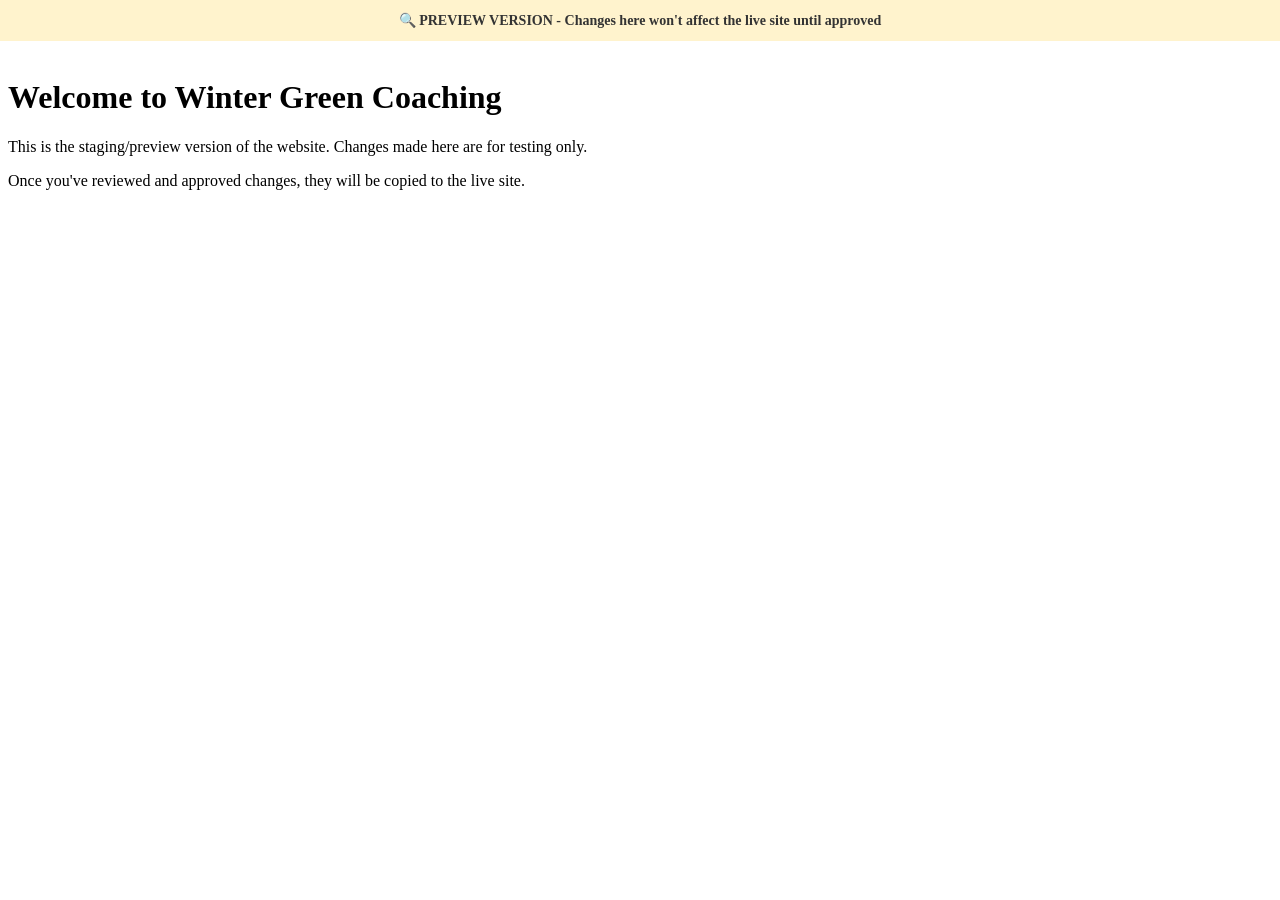
==== staging/index.html @ ebd86e0f "Create staging version of index.html for preview testing" ====
<!-- Staging version of index.html - For preview testing only -->
<!-- Copy changes here first, preview them, then copy to main index.html when ready -->

<!DOCTYPE html>
<html lang="en">
<head>
    <meta charset="UTF-8">
    <meta name="viewport" content="width=device-width, initial-scale=1.0">
    <title>Winter Green Coaching - Preview</title>
    <link rel="stylesheet" href="css/styles.css">
    <style>
        body::before {
            content: "🔍 PREVIEW VERSION - Changes here won't affect the live site until approved";
            position: fixed;
            top: 0;
            left: 0;
            right: 0;
            background: #fff3cd;
            color: #333;
            padding: 12px;
            text-align: center;
            font-weight: bold;
            z-index: 9999;
            font-size: 14px;
        }
        body {
            padding-top: 50px;
        }
    </style>
</head>
<body>
    <div class="container">
        <h1>Welcome to Winter Green Coaching</h1>
        <p>This is the staging/preview version of the website. Changes made here are for testing only.</p>
        <p>Once you've reviewed and approved changes, they will be copied to the live site.</p>
    </div>
    <script src="js/script.js"></script>
</body>
</html>
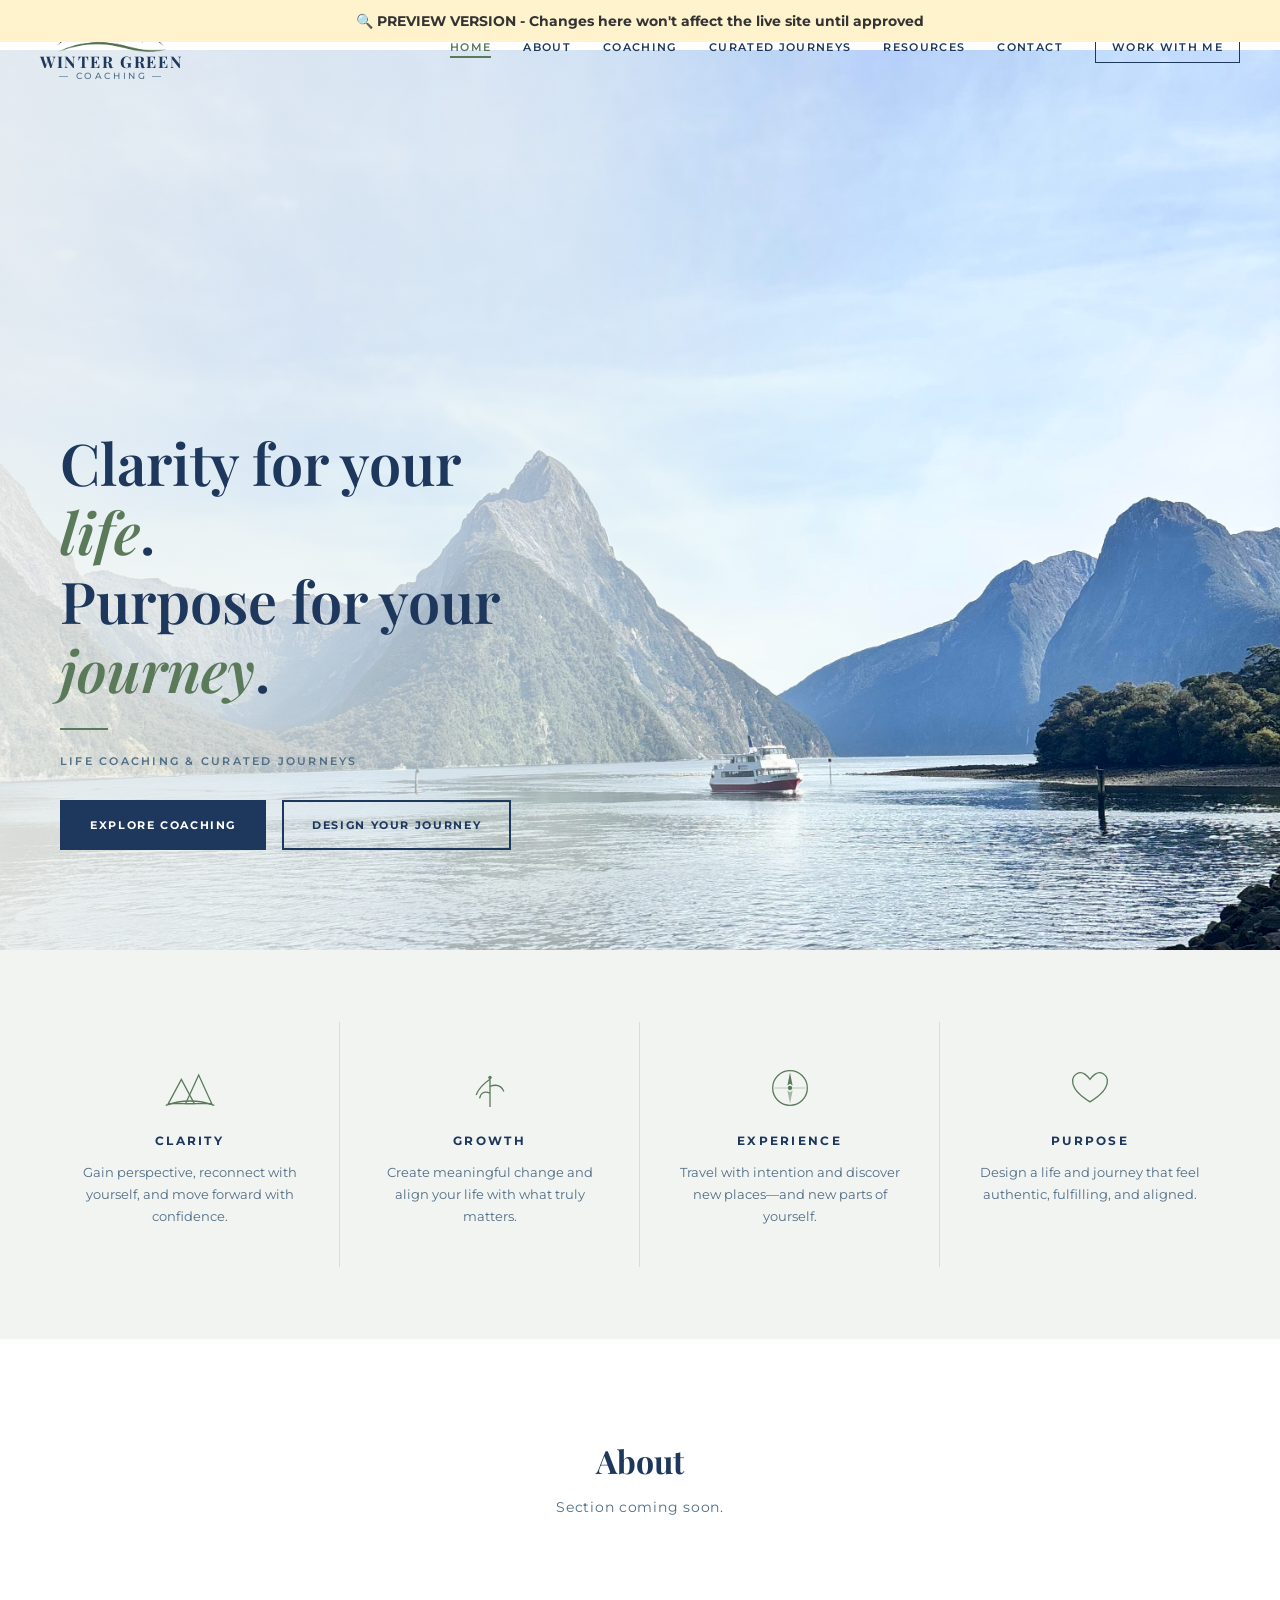
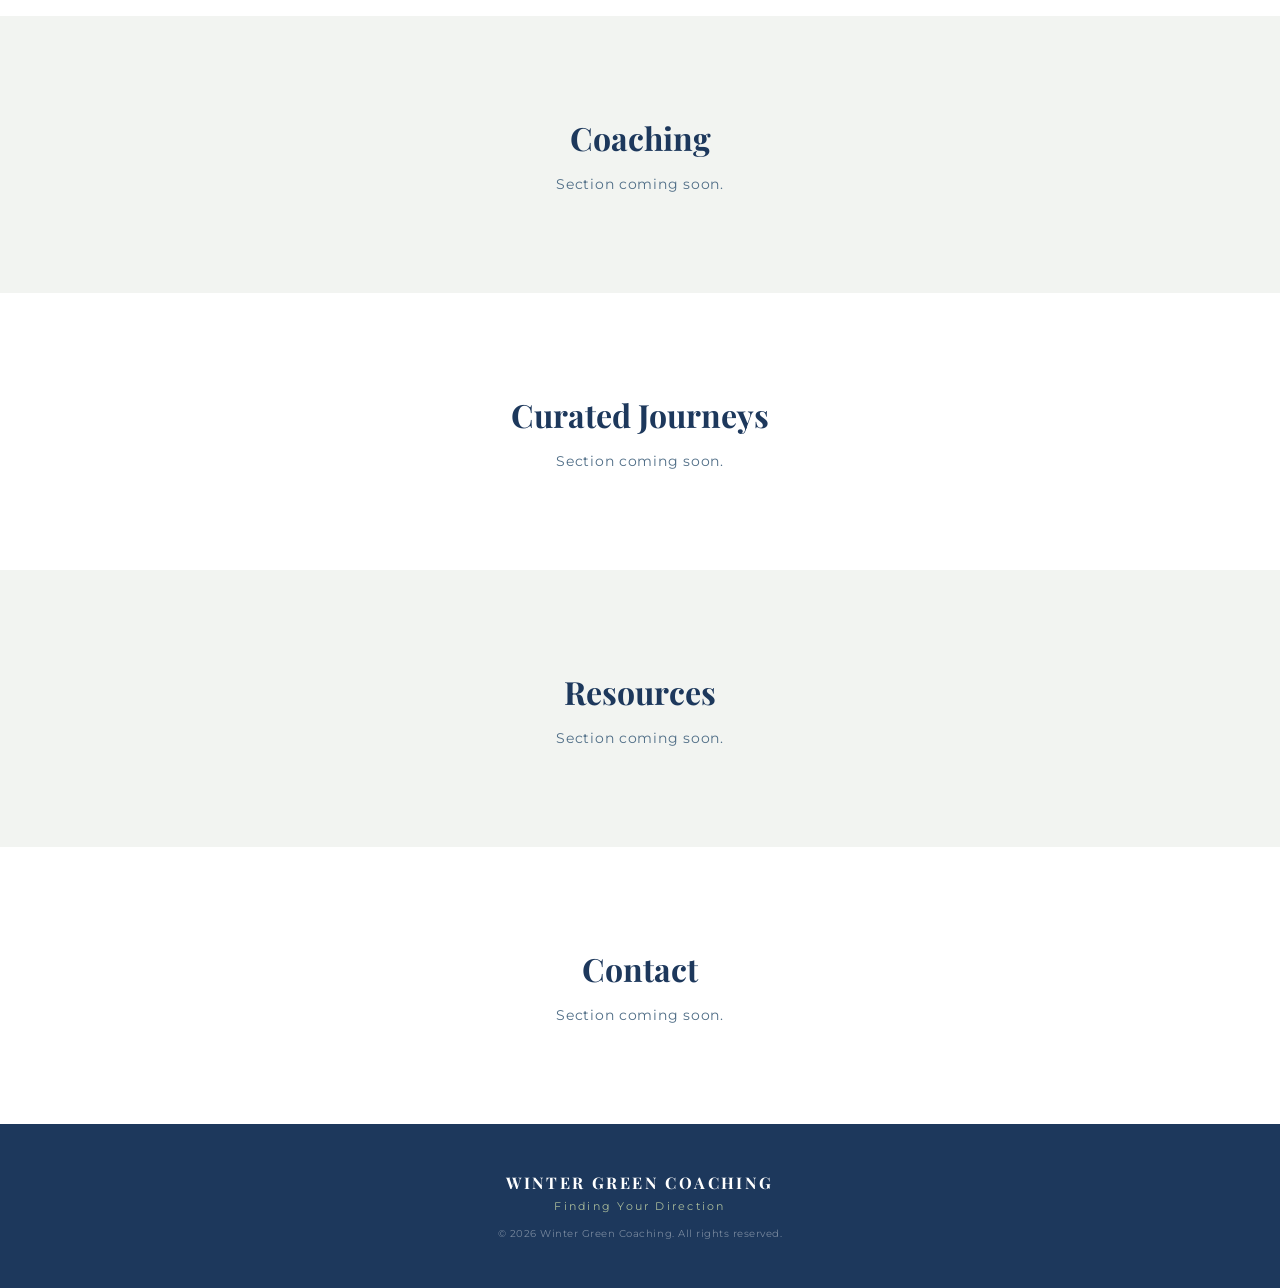
==== commit 9ed6d46f: "Update staging/index.html to mirror main site with relative paths and preview banner" ====
--- a/staging/index.html
+++ b/staging/index.html
@@ -1,13 +1,17 @@
-<!-- Staging version of index.html - For preview testing only -->
-<!-- Copy changes here first, preview them, then copy to main index.html when ready -->
-
 <!DOCTYPE html>
 <html lang="en">
 <head>
     <meta charset="UTF-8">
     <meta name="viewport" content="width=device-width, initial-scale=1.0">
-    <title>Winter Green Coaching - Preview</title>
-    <link rel="stylesheet" href="css/styles.css">
+    <title>Winter Green Coaching | Finding Your Direction</title>
+    <meta name="description" content="Life coaching and intentional travel design to help you gain clarity, create meaningful experiences, and move forward with purpose.">
+    <link rel="preconnect" href="https://fonts.googleapis.com">
+    <link rel="preconnect" href="https://fonts.gstatic.com" crossorigin>
+    <link href="https://fonts.googleapis.com/css2?family=Playfair+Display:ital,wght@0,400;0,600;0,700;1,400;1,600&family=Montserrat:wght@300;400;500;600;700&display=swap" rel="stylesheet">
+    <link rel="stylesheet" href="../css/styles.css">
+    <link rel="icon" type="image/x-icon" href="../images/favicon.ico">
+    <link rel="icon" type="image/png" sizes="32x32" href="../images/favicon-32.png">
+    <link rel="apple-touch-icon" sizes="180x180" href="../images/favicon-180.png">
     <style>
         body::before {
             content: "🔍 PREVIEW VERSION - Changes here won't affect the live site until approved";
@@ -29,11 +33,157 @@
     </style>
 </head>
 <body>
-    <div class="container">
-        <h1>Welcome to Winter Green Coaching</h1>
-        <p>This is the staging/preview version of the website. Changes made here are for testing only.</p>
-        <p>Once you've reviewed and approved changes, they will be copied to the live site.</p>
-    </div>
-    <script src="js/script.js"></script>
+
+    <!-- ===================== NAVIGATION ===================== -->
+    <nav class="navbar" id="navbar">
+        <a href="#home" class="nav-logo">
+            <img src="../images/logo-mark.png" alt="" class="logo-mark" aria-hidden="true">
+            <div class="logo-text">
+                <span class="logo-name">WINTER GREEN</span>
+                <span class="logo-coaching">— COACHING —</span>
+            </div>
+        </a>
+
+        <button class="nav-toggle" id="navToggle" aria-label="Toggle navigation" aria-expanded="false">
+            <span></span>
+            <span></span>
+            <span></span>
+        </button>
+
+        <ul class="nav-links" id="navLinks">
+            <li><a href="#home" class="nav-link active">HOME</a></li>
+            <li><a href="#about" class="nav-link">ABOUT</a></li>
+            <li><a href="#coaching" class="nav-link">COACHING</a></li>
+            <li><a href="#journeys" class="nav-link">CURATED JOURNEYS</a></li>
+            <li><a href="#resources" class="nav-link">RESOURCES</a></li>
+            <li><a href="#contact" class="nav-link">CONTACT</a></li>
+            <li><a href="#contact" class="nav-link btn-work-with-me">WORK WITH ME</a></li>
+        </ul>
+    </nav>
+
+    <!-- ===================== HERO ===================== -->
+    <section class="hero" id="home">
+        <div class="hero-overlay"></div>
+        <div class="hero-content">
+            <h1 class="hero-headline">
+                Clarity for your <em>life</em>.<br>
+                Purpose for your <em>journey</em>.
+            </h1>
+            <div class="hero-rule"></div>
+            <p class="hero-sub">LIFE COACHING &amp; CURATED JOURNEYS</p>
+            <div class="hero-ctas">
+                <a href="#coaching" class="btn btn-primary">EXPLORE COACHING</a>
+                <a href="#journeys" class="btn btn-outline">DESIGN YOUR JOURNEY</a>
+            </div>
+        </div>
+    </section>
+
+    <!-- ===================== VALUES ===================== -->
+    <section class="values" id="values">
+        <div class="values-grid">
+
+            <div class="value-card">
+                <div class="value-icon">
+                    <svg viewBox="0 0 60 60" xmlns="http://www.w3.org/2000/svg">
+                        <path d="M5 48 L20 20 L35 48 Z" fill="none" stroke="#5A7A5A" stroke-width="1.5"/>
+                        <path d="M25 48 L40 15 L55 48 Z" fill="none" stroke="#5A7A5A" stroke-width="1.5"/>
+                        <path d="M2 50 Q30 40 58 50" fill="none" stroke="#5A7A5A" stroke-width="1.5"/>
+                    </svg>
+                </div>
+                <h3 class="value-title">CLARITY</h3>
+                <p class="value-desc">Gain perspective, reconnect with yourself, and move forward with confidence.</p>
+            </div>
+
+            <div class="value-card">
+                <div class="value-icon">
+                    <svg viewBox="0 0 60 60" xmlns="http://www.w3.org/2000/svg">
+                        <path d="M30 52 Q30 30 30 20" fill="none" stroke="#5A7A5A" stroke-width="1.5"/>
+                        <path d="M30 20 Q18 28 14 38" fill="none" stroke="#5A7A5A" stroke-width="1.5"/>
+                        <path d="M30 28 Q42 24 46 34" fill="none" stroke="#5A7A5A" stroke-width="1.5"/>
+                        <path d="M30 36 Q20 32 18 42" fill="none" stroke="#5A7A5A" stroke-width="1.5"/>
+                        <circle cx="30" cy="18" r="2" fill="#5A7A5A"/>
+                    </svg>
+                </div>
+                <h3 class="value-title">GROWTH</h3>
+                <p class="value-desc">Create meaningful change and align your life with what truly matters.</p>
+            </div>
+
+            <div class="value-card">
+                <div class="value-icon">
+                    <svg viewBox="0 0 60 60" xmlns="http://www.w3.org/2000/svg">
+                        <circle cx="30" cy="30" r="20" fill="none" stroke="#5A7A5A" stroke-width="1.5"/>
+                        <circle cx="30" cy="30" r="2.5" fill="#5A7A5A"/>
+                        <polygon points="30,12 33,27 30,25 27,27" fill="#5A7A5A"/>
+                        <polygon points="30,48 27,33 30,35 33,33" fill="#5A7A5A" opacity="0.5"/>
+                        <line x1="12" y1="30" x2="48" y2="30" stroke="#5A7A5A" stroke-width="1" opacity="0.4"/>
+                    </svg>
+                </div>
+                <h3 class="value-title">EXPERIENCE</h3>
+                <p class="value-desc">Travel with intention and discover new places—and new parts of yourself.</p>
+            </div>
+
+            <div class="value-card">
+                <div class="value-icon">
+                    <svg viewBox="0 0 60 60" xmlns="http://www.w3.org/2000/svg">
+                        <path d="M30 46 Q10 34 10 22 C10 14 18 10 24 14 Q27 16 30 20 Q33 16 36 14 C42 10 50 14 50 22 Q50 34 30 46 Z" fill="none" stroke="#5A7A5A" stroke-width="1.5"/>
+                    </svg>
+                </div>
+                <h3 class="value-title">PURPOSE</h3>
+                <p class="value-desc">Design a life and journey that feel authentic, fulfilling, and aligned.</p>
+            </div>
+
+        </div>
+    </section>
+
+    <!-- ===================== ABOUT (placeholder) ===================== -->
+    <section class="section-placeholder" id="about">
+        <div class="placeholder-inner">
+            <h2>About</h2>
+            <p>Section coming soon.</p>
+        </div>
+    </section>
+
+    <!-- ===================== COACHING (placeholder) ===================== -->
+    <section class="section-placeholder section-alt" id="coaching">
+        <div class="placeholder-inner">
+            <h2>Coaching</h2>
+            <p>Section coming soon.</p>
+        </div>
+    </section>
+
+    <!-- ===================== CURATED JOURNEYS (placeholder) ===================== -->
+    <section class="section-placeholder" id="journeys">
+        <div class="placeholder-inner">
+            <h2>Curated Journeys</h2>
+            <p>Section coming soon.</p>
+        </div>
+    </section>
+
+    <!-- ===================== RESOURCES (placeholder) ===================== -->
+    <section class="section-placeholder section-alt" id="resources">
+        <div class="placeholder-inner">
+            <h2>Resources</h2>
+            <p>Section coming soon.</p>
+        </div>
+    </section>
+
+    <!-- ===================== CONTACT (placeholder) ===================== -->
+    <section class="section-placeholder" id="contact">
+        <div class="placeholder-inner">
+            <h2>Contact</h2>
+            <p>Section coming soon.</p>
+        </div>
+    </section>
+
+    <!-- ===================== FOOTER ===================== -->
+    <footer class="footer">
+        <div class="footer-inner">
+            <p class="footer-brand">WINTER GREEN COACHING</p>
+            <p class="footer-tagline">Finding Your Direction</p>
+            <p class="footer-copy">&copy; 2026 Winter Green Coaching. All rights reserved.</p>
+        </div>
+    </footer>
+
+    <script src="../js/main.js"></script>
 </body>
 </html>
--- a/css/styles.css
+++ b/css/styles.css
@@ -0,0 +1,493 @@
+/* ===================== VARIABLES ===================== */
+:root {
+    --navy:      #1D385C;
+    --steel:     #4F6D86;
+    --olive:     #5A7A5A;
+    --sage:      #A9BB9A;
+    --off-white: #F2F4F1;
+    --white:     #ffffff;
+
+    --font-display: 'Playfair Display', Georgia, serif;
+    --font-body:    'Montserrat', Arial, sans-serif;
+
+    --nav-height: 90px;
+    --max-width: 1280px;
+}
+
+/* ===================== RESET ===================== */
+*, *::before, *::after {
+    box-sizing: border-box;
+    margin: 0;
+    padding: 0;
+}
+
+html {
+    scroll-behavior: smooth;
+    font-size: 16px;
+}
+
+body {
+    font-family: var(--font-body);
+    color: var(--navy);
+    background: var(--white);
+    overflow-x: hidden;
+}
+
+a {
+    text-decoration: none;
+    color: inherit;
+}
+
+ul {
+    list-style: none;
+}
+
+img {
+    max-width: 100%;
+    display: block;
+}
+
+/* ===================== NAVBAR ===================== */
+.navbar {
+    position: fixed;
+    top: 0;
+    left: 0;
+    right: 0;
+    z-index: 100;
+    height: var(--nav-height);
+    display: flex;
+    align-items: center;
+    justify-content: space-between;
+    padding: 0 40px;
+    transition: background 0.3s ease, box-shadow 0.3s ease;
+}
+
+.navbar.scrolled {
+    background: rgba(255, 255, 255, 0.97);
+    box-shadow: 0 2px 20px rgba(29, 56, 92, 0.1);
+}
+
+/* Logo */
+.nav-logo {
+    display: flex;
+    flex-direction: column;
+    align-items: center;
+    flex-shrink: 0;
+    gap: 2px;
+}
+
+.logo-mark {
+    height: 42px;
+    width: auto;
+}
+
+.logo-text {
+    display: flex;
+    flex-direction: column;
+    align-items: center;
+    line-height: 1;
+    gap: 2px;
+}
+
+.logo-name {
+    font-family: var(--font-display);
+    font-size: 1rem;
+    font-weight: 700;
+    letter-spacing: 0.1em;
+    color: var(--navy);
+}
+
+.logo-coaching {
+    font-family: var(--font-body);
+    font-size: 0.55rem;
+    font-weight: 500;
+    letter-spacing: 0.3em;
+    color: var(--steel);
+}
+
+/* Nav links */
+.nav-links {
+    display: flex;
+    align-items: center;
+    gap: 32px;
+}
+
+.nav-link {
+    font-family: var(--font-body);
+    font-size: 0.7rem;
+    font-weight: 600;
+    letter-spacing: 0.12em;
+    color: var(--navy);
+    transition: color 0.2s;
+    padding-bottom: 2px;
+    border-bottom: 2px solid transparent;
+}
+
+.nav-link:hover,
+.nav-link.active {
+    color: var(--olive);
+    border-bottom-color: var(--olive);
+}
+
+.btn-work-with-me {
+    border: 1.5px solid var(--navy);
+    padding: 8px 16px !important;
+    border-bottom: 1.5px solid var(--navy) !important;
+    transition: background 0.2s, color 0.2s !important;
+}
+
+.btn-work-with-me:hover {
+    background: var(--navy);
+    color: var(--white) !important;
+    border-bottom-color: var(--navy) !important;
+}
+
+/* Hamburger toggle */
+.nav-toggle {
+    display: none;
+    flex-direction: column;
+    gap: 5px;
+    background: none;
+    border: none;
+    cursor: pointer;
+    padding: 4px;
+}
+
+.nav-toggle span {
+    display: block;
+    width: 24px;
+    height: 2px;
+    background: var(--navy);
+    transition: transform 0.3s, opacity 0.3s;
+}
+
+.nav-toggle.open span:nth-child(1) { transform: translateY(7px) rotate(45deg); }
+.nav-toggle.open span:nth-child(2) { opacity: 0; }
+.nav-toggle.open span:nth-child(3) { transform: translateY(-7px) rotate(-45deg); }
+
+/* ===================== HERO ===================== */
+.hero {
+    position: relative;
+    min-height: 100vh;
+    display: flex;
+    align-items: flex-end;
+    padding-bottom: 100px;
+
+    /* Hero background — replace url() with your landscape photo */
+    background-image: url('../images/hero.jpg');
+    background-size: cover;
+    background-position: center 35%;
+    background-color: #c8d8e8; /* fallback while image loads */
+}
+
+.hero-overlay {
+    position: absolute;
+    inset: 0;
+    background: linear-gradient(
+        to right,
+        rgba(242, 244, 241, 0.85) 0%,
+        rgba(242, 244, 241, 0.55) 45%,
+        rgba(242, 244, 241, 0.0) 70%
+    );
+}
+
+.hero-content {
+    position: relative;
+    z-index: 1;
+    padding: 0 60px;
+    max-width: 620px;
+}
+
+.hero-headline {
+    font-family: var(--font-display);
+    font-size: clamp(2.4rem, 4.5vw, 3.6rem);
+    font-weight: 600;
+    line-height: 1.2;
+    color: var(--navy);
+}
+
+.hero-headline em {
+    font-style: italic;
+    color: var(--olive);
+}
+
+.hero-rule {
+    width: 48px;
+    height: 2px;
+    background: var(--olive);
+    margin: 24px 0;
+}
+
+.hero-sub {
+    font-family: var(--font-body);
+    font-size: 0.7rem;
+    font-weight: 600;
+    letter-spacing: 0.2em;
+    color: var(--steel);
+    margin-bottom: 32px;
+}
+
+.hero-ctas {
+    display: flex;
+    gap: 16px;
+    flex-wrap: wrap;
+}
+
+/* ===================== BUTTONS ===================== */
+.btn {
+    font-family: var(--font-body);
+    font-size: 0.68rem;
+    font-weight: 700;
+    letter-spacing: 0.15em;
+    padding: 16px 28px;
+    cursor: pointer;
+    transition: background 0.2s, color 0.2s, border-color 0.2s;
+    display: inline-block;
+}
+
+.btn-primary {
+    background: var(--navy);
+    color: var(--white);
+    border: 2px solid var(--navy);
+}
+
+.btn-primary:hover {
+    background: var(--steel);
+    border-color: var(--steel);
+}
+
+.btn-outline {
+    background: transparent;
+    color: var(--navy);
+    border: 2px solid var(--navy);
+}
+
+.btn-outline:hover {
+    background: var(--navy);
+    color: var(--white);
+}
+
+/* ===================== VALUES ===================== */
+.values {
+    background: var(--off-white);
+    padding: 72px 40px;
+}
+
+.values-grid {
+    display: grid;
+    grid-template-columns: repeat(4, 1fr);
+    gap: 0;
+    max-width: var(--max-width);
+    margin: 0 auto;
+}
+
+.value-card {
+    display: flex;
+    flex-direction: column;
+    align-items: center;
+    text-align: center;
+    padding: 40px 32px;
+    border-right: 1px solid rgba(29, 56, 92, 0.12);
+}
+
+.value-card:last-child {
+    border-right: none;
+}
+
+.value-icon {
+    width: 52px;
+    height: 52px;
+    margin-bottom: 20px;
+}
+
+.value-icon svg {
+    width: 100%;
+    height: 100%;
+}
+
+.value-title {
+    font-family: var(--font-body);
+    font-size: 0.72rem;
+    font-weight: 700;
+    letter-spacing: 0.2em;
+    color: var(--navy);
+    margin-bottom: 14px;
+}
+
+.value-desc {
+    font-family: var(--font-body);
+    font-size: 0.8rem;
+    font-weight: 400;
+    line-height: 1.7;
+    color: var(--steel);
+}
+
+/* ===================== PLACEHOLDER SECTIONS ===================== */
+.section-placeholder {
+    padding: 100px 40px;
+    background: var(--white);
+}
+
+.section-alt {
+    background: var(--off-white);
+}
+
+.placeholder-inner {
+    max-width: var(--max-width);
+    margin: 0 auto;
+    text-align: center;
+}
+
+.placeholder-inner h2 {
+    font-family: var(--font-display);
+    font-size: 2rem;
+    color: var(--navy);
+    margin-bottom: 16px;
+}
+
+.placeholder-inner p {
+    font-family: var(--font-body);
+    font-size: 0.9rem;
+    color: var(--steel);
+    letter-spacing: 0.05em;
+}
+
+/* ===================== FOOTER ===================== */
+.footer {
+    background: var(--navy);
+    padding: 48px 40px;
+    text-align: center;
+}
+
+.footer-inner {
+    display: flex;
+    flex-direction: column;
+    gap: 6px;
+}
+
+.footer-brand {
+    font-family: var(--font-display);
+    font-size: 1rem;
+    font-weight: 700;
+    letter-spacing: 0.15em;
+    color: var(--white);
+}
+
+.footer-tagline {
+    font-family: var(--font-body);
+    font-size: 0.7rem;
+    font-weight: 400;
+    letter-spacing: 0.2em;
+    color: var(--sage);
+}
+
+.footer-copy {
+    font-family: var(--font-body);
+    font-size: 0.65rem;
+    color: rgba(255,255,255,0.4);
+    margin-top: 8px;
+    letter-spacing: 0.05em;
+}
+
+/* ===================== RESPONSIVE ===================== */
+@media (max-width: 1024px) {
+    .values-grid {
+        grid-template-columns: repeat(2, 1fr);
+    }
+
+    .value-card:nth-child(2) {
+        border-right: none;
+    }
+
+    .value-card:nth-child(1),
+    .value-card:nth-child(2) {
+        border-bottom: 1px solid rgba(29, 56, 92, 0.12);
+    }
+
+    .value-card:nth-child(3) {
+        border-right: 1px solid rgba(29, 56, 92, 0.12);
+    }
+}
+
+@media (max-width: 900px) {
+    .nav-links {
+        display: none;
+        position: absolute;
+        top: var(--nav-height);
+        left: 0;
+        right: 0;
+        flex-direction: column;
+        align-items: flex-start;
+        gap: 0;
+        background: var(--white);
+        border-top: 1px solid rgba(29,56,92,0.1);
+        box-shadow: 0 8px 24px rgba(29,56,92,0.1);
+        padding: 8px 0 16px;
+    }
+
+    .nav-links.open {
+        display: flex;
+    }
+
+    .nav-links li {
+        width: 100%;
+    }
+
+    .nav-link {
+        display: block;
+        padding: 14px 40px;
+        border-bottom: none !important;
+        font-size: 0.75rem;
+    }
+
+    .btn-work-with-me {
+        margin: 8px 40px 0;
+        width: calc(100% - 80px);
+        text-align: center;
+        border: 1.5px solid var(--navy) !important;
+    }
+
+    .nav-toggle {
+        display: flex;
+    }
+
+    .hero-content {
+        padding: 0 32px;
+        max-width: 100%;
+    }
+}
+
+@media (max-width: 600px) {
+    .navbar {
+        padding: 0 24px;
+    }
+
+    .hero-content {
+        padding: 0 24px;
+    }
+
+    .hero-headline {
+        font-size: 2rem;
+    }
+
+    .values-grid {
+        grid-template-columns: 1fr;
+    }
+
+    .value-card {
+        border-right: none !important;
+        border-bottom: 1px solid rgba(29, 56, 92, 0.12);
+    }
+
+    .value-card:last-child {
+        border-bottom: none;
+    }
+
+    .hero-ctas {
+        flex-direction: column;
+    }
+
+    .btn {
+        text-align: center;
+    }
+}
